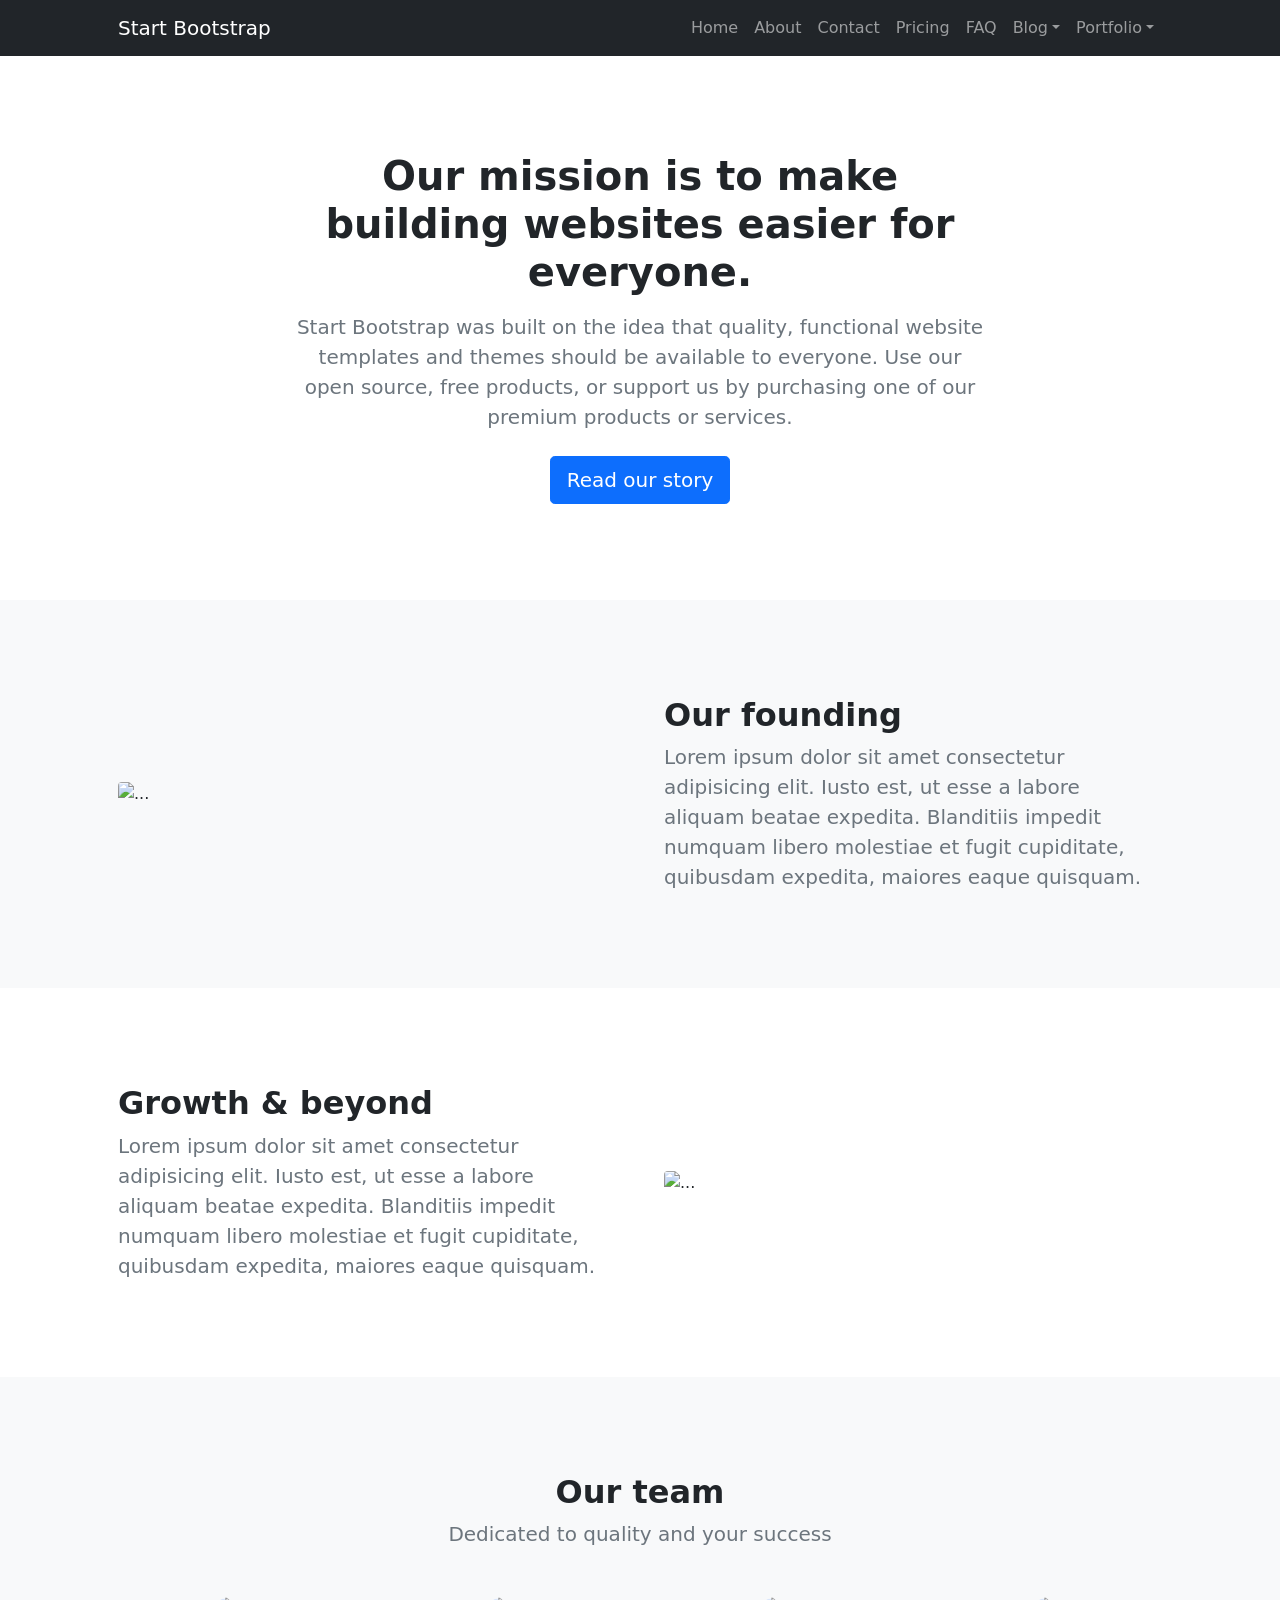
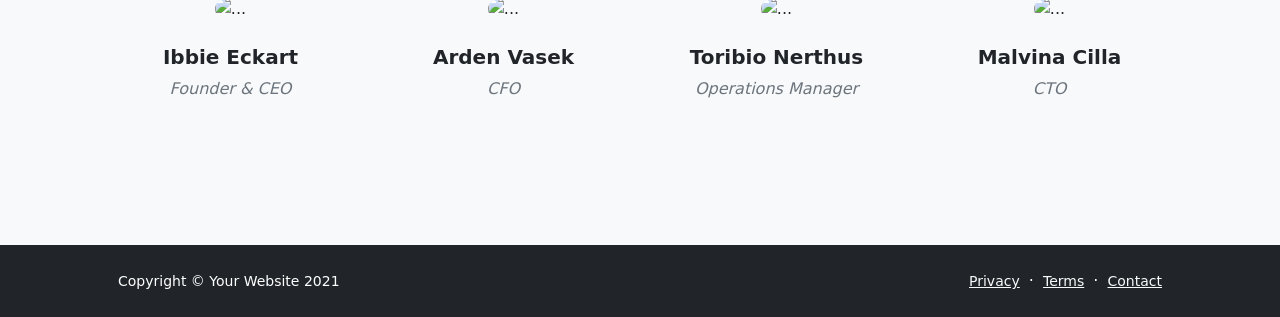
==== about.html @ b5bf7bdb "compleet" ====
<!DOCTYPE html>
<html lang="en">
    <head>
        <meta charset="utf-8" />
        <meta name="viewport" content="width=device-width, initial-scale=1, shrink-to-fit=no" />
        <meta name="description" content="" />
        <meta name="author" content="" />
        <title>Modern Business - Start Bootstrap Template</title>
        <!-- Favicon-->
        <link rel="icon" type="image/x-icon" href="assets/favicon.ico" />
        <!-- Bootstrap icons-->
        <link href="https://cdn.jsdelivr.net/npm/bootstrap-icons@1.5.0/font/bootstrap-icons.css" rel="stylesheet" />
        <!-- Core theme CSS (includes Bootstrap)-->
        <link href="css/styles.css" rel="stylesheet" />
    </head>
    <body class="d-flex flex-column">
        <main class="flex-shrink-0">
            <!-- Navigation-->
            <nav class="navbar navbar-expand-lg navbar-dark bg-dark">
                <div class="container px-5">
                    <a class="navbar-brand" href="index.html">Start Bootstrap</a>
                    <button class="navbar-toggler" type="button" data-bs-toggle="collapse" data-bs-target="#navbarSupportedContent" aria-controls="navbarSupportedContent" aria-expanded="false" aria-label="Toggle navigation"><span class="navbar-toggler-icon"></span></button>
                    <div class="collapse navbar-collapse" id="navbarSupportedContent">
                        <ul class="navbar-nav ms-auto mb-2 mb-lg-0">
                            <li class="nav-item"><a class="nav-link" href="index.html">Home</a></li>
                            <li class="nav-item"><a class="nav-link" href="about.html">About</a></li>
                            <li class="nav-item"><a class="nav-link" href="contact.html">Contact</a></li>
                            <li class="nav-item"><a class="nav-link" href="pricing.html">Pricing</a></li>
                            <li class="nav-item"><a class="nav-link" href="faq.html">FAQ</a></li>
                            <li class="nav-item dropdown">
                                <a class="nav-link dropdown-toggle" id="navbarDropdownBlog" href="#" role="button" data-bs-toggle="dropdown" aria-expanded="false">Blog</a>
                                <ul class="dropdown-menu dropdown-menu-end" aria-labelledby="navbarDropdownBlog">
                                    <li><a class="dropdown-item" href="blog-home.html">Blog Home</a></li>
                                    <li><a class="dropdown-item" href="blog-post.html">Blog Post</a></li>
                                </ul>
                            </li>
                            <li class="nav-item dropdown">
                                <a class="nav-link dropdown-toggle" id="navbarDropdownPortfolio" href="#" role="button" data-bs-toggle="dropdown" aria-expanded="false">Portfolio</a>
                                <ul class="dropdown-menu dropdown-menu-end" aria-labelledby="navbarDropdownPortfolio">
                                    <li><a class="dropdown-item" href="portfolio-overview.html">Portfolio Overview</a></li>
                                    <li><a class="dropdown-item" href="portfolio-item.html">Portfolio Item</a></li>
                                </ul>
                            </li>
                        </ul>
                    </div>
                </div>
            </nav>
            <!-- Header-->
            <header class="py-5">
                <div class="container px-5">
                    <div class="row justify-content-center">
                        <div class="col-lg-8 col-xxl-6">
                            <div class="text-center my-5">
                                <h1 class="fw-bolder mb-3">Our mission is to make building websites easier for everyone.</h1>
                                <p class="lead fw-normal text-muted mb-4">Start Bootstrap was built on the idea that quality, functional website templates and themes should be available to everyone. Use our open source, free products, or support us by purchasing one of our premium products or services.</p>
                                <a class="btn btn-primary btn-lg" href="#scroll-target">Read our story</a>
                            </div>
                        </div>
                    </div>
                </div>
            </header>
            <!-- About section one-->
            <section class="py-5 bg-light" id="scroll-target">
                <div class="container px-5 my-5">
                    <div class="row gx-5 align-items-center">
                        <div class="col-lg-6"><img class="img-fluid rounded mb-5 mb-lg-0" src="https://dummyimage.com/600x400/343a40/6c757d" alt="..." /></div>
                        <div class="col-lg-6">
                            <h2 class="fw-bolder">Our founding</h2>
                            <p class="lead fw-normal text-muted mb-0">Lorem ipsum dolor sit amet consectetur adipisicing elit. Iusto est, ut esse a labore aliquam beatae expedita. Blanditiis impedit numquam libero molestiae et fugit cupiditate, quibusdam expedita, maiores eaque quisquam.</p>
                        </div>
                    </div>
                </div>
            </section>
            <!-- About section two-->
            <section class="py-5">
                <div class="container px-5 my-5">
                    <div class="row gx-5 align-items-center">
                        <div class="col-lg-6 order-first order-lg-last"><img class="img-fluid rounded mb-5 mb-lg-0" src="https://dummyimage.com/600x400/343a40/6c757d" alt="..." /></div>
                        <div class="col-lg-6">
                            <h2 class="fw-bolder">Growth &amp; beyond</h2>
                            <p class="lead fw-normal text-muted mb-0">Lorem ipsum dolor sit amet consectetur adipisicing elit. Iusto est, ut esse a labore aliquam beatae expedita. Blanditiis impedit numquam libero molestiae et fugit cupiditate, quibusdam expedita, maiores eaque quisquam.</p>
                        </div>
                    </div>
                </div>
            </section>
            <!-- Team members section-->
            <section class="py-5 bg-light">
                <div class="container px-5 my-5">
                    <div class="text-center">
                        <h2 class="fw-bolder">Our team</h2>
                        <p class="lead fw-normal text-muted mb-5">Dedicated to quality and your success</p>
                    </div>
                    <div class="row gx-5 row-cols-1 row-cols-sm-2 row-cols-xl-4 justify-content-center">
                        <div class="col mb-5 mb-5 mb-xl-0">
                            <div class="text-center">
                                <img class="img-fluid rounded-circle mb-4 px-4" src="https://dummyimage.com/150x150/ced4da/6c757d" alt="..." />
                                <h5 class="fw-bolder">Ibbie Eckart</h5>
                                <div class="fst-italic text-muted">Founder &amp; CEO</div>
                            </div>
                        </div>
                        <div class="col mb-5 mb-5 mb-xl-0">
                            <div class="text-center">
                                <img class="img-fluid rounded-circle mb-4 px-4" src="https://dummyimage.com/150x150/ced4da/6c757d" alt="..." />
                                <h5 class="fw-bolder">Arden Vasek</h5>
                                <div class="fst-italic text-muted">CFO</div>
                            </div>
                        </div>
                        <div class="col mb-5 mb-5 mb-sm-0">
                            <div class="text-center">
                                <img class="img-fluid rounded-circle mb-4 px-4" src="https://dummyimage.com/150x150/ced4da/6c757d" alt="..." />
                                <h5 class="fw-bolder">Toribio Nerthus</h5>
                                <div class="fst-italic text-muted">Operations Manager</div>
                            </div>
                        </div>
                        <div class="col mb-5">
                            <div class="text-center">
                                <img class="img-fluid rounded-circle mb-4 px-4" src="https://dummyimage.com/150x150/ced4da/6c757d" alt="..." />
                                <h5 class="fw-bolder">Malvina Cilla</h5>
                                <div class="fst-italic text-muted">CTO</div>
                            </div>
                        </div>
                    </div>
                </div>
            </section>
        </main>
        <!-- Footer-->
        <footer class="bg-dark py-4 mt-auto">
            <div class="container px-5">
                <div class="row align-items-center justify-content-between flex-column flex-sm-row">
                    <div class="col-auto"><div class="small m-0 text-white">Copyright &copy; Your Website 2021</div></div>
                    <div class="col-auto">
                        <a class="link-light small" href="#!">Privacy</a>
                        <span class="text-white mx-1">&middot;</span>
                        <a class="link-light small" href="#!">Terms</a>
                        <span class="text-white mx-1">&middot;</span>
                        <a class="link-light small" href="#!">Contact</a>
                    </div>
                </div>
            </div>
        </footer>
        <!-- Bootstrap core JS-->
        <script src="https://cdn.jsdelivr.net/npm/bootstrap@5.1.3/dist/js/bootstrap.bundle.min.js"></script>
        <!-- Core theme JS-->
        <script src="js/scripts.js"></script>
    </body>
</html>
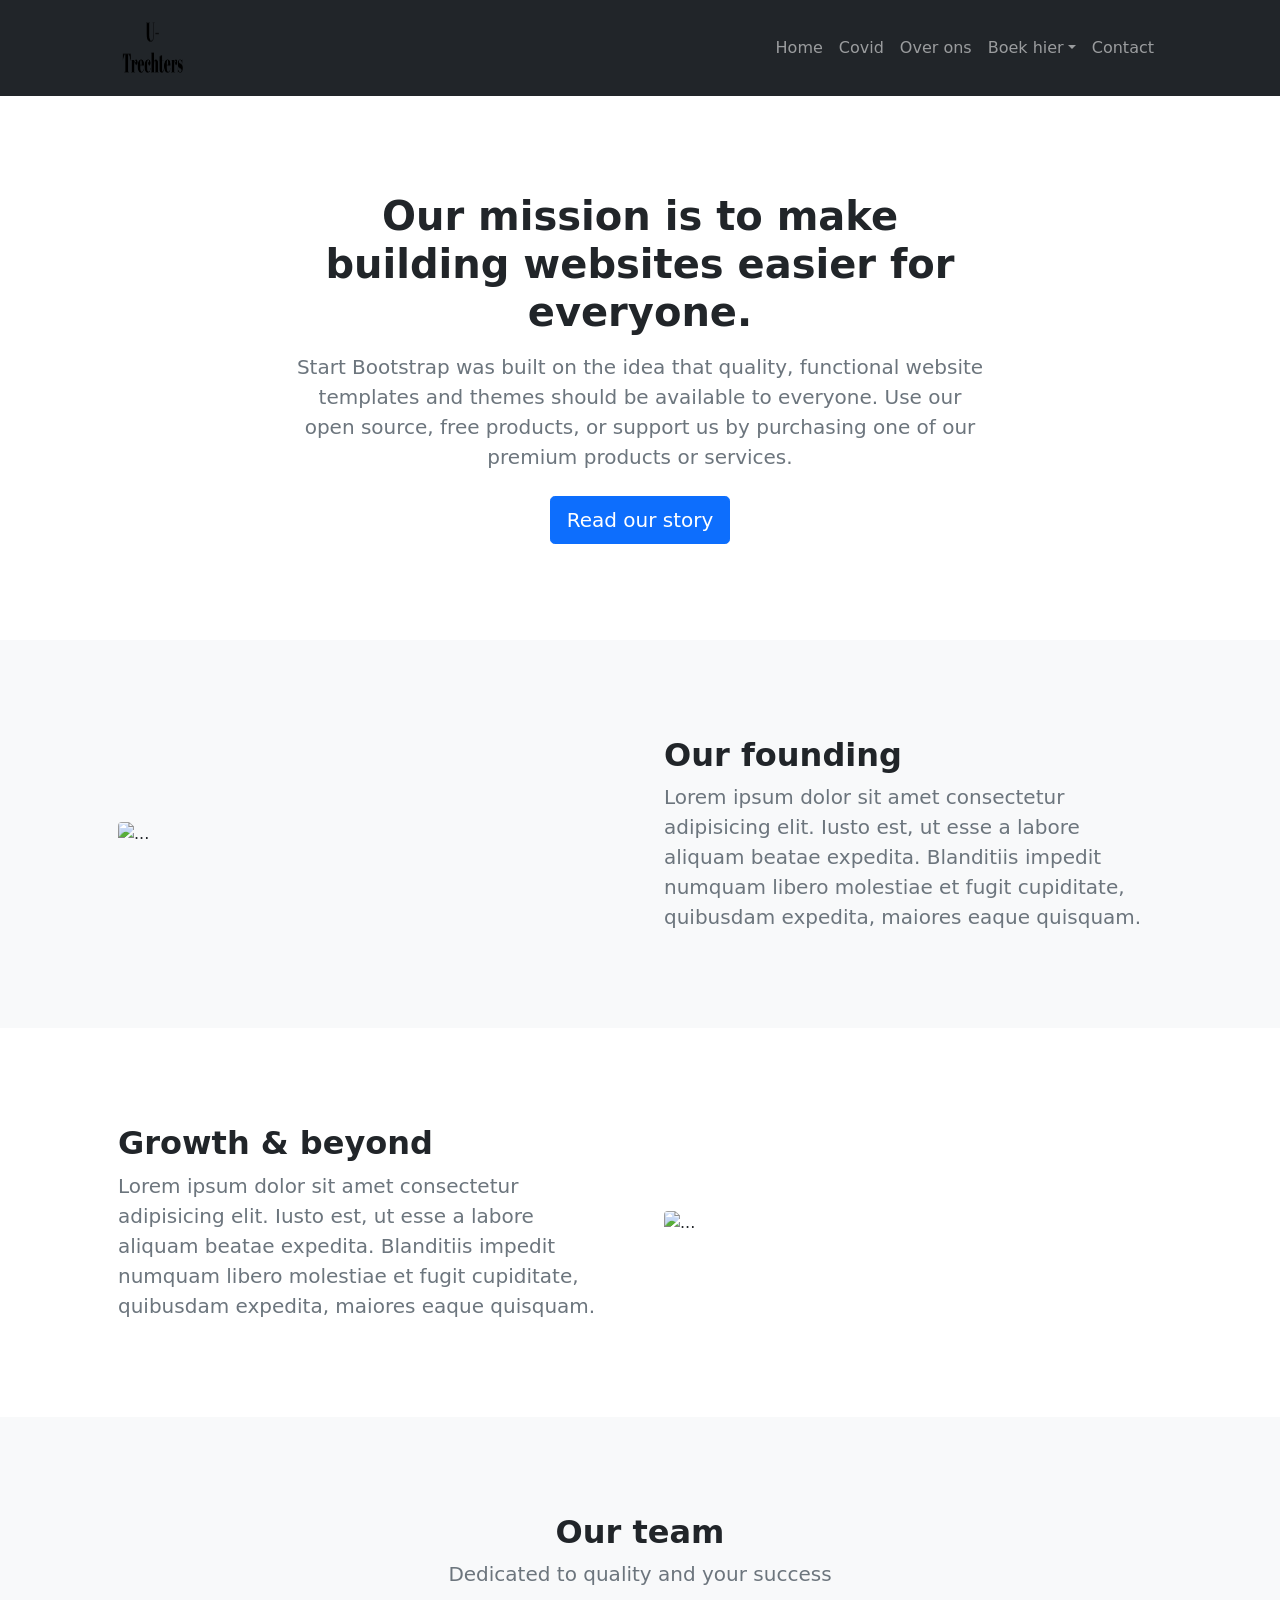
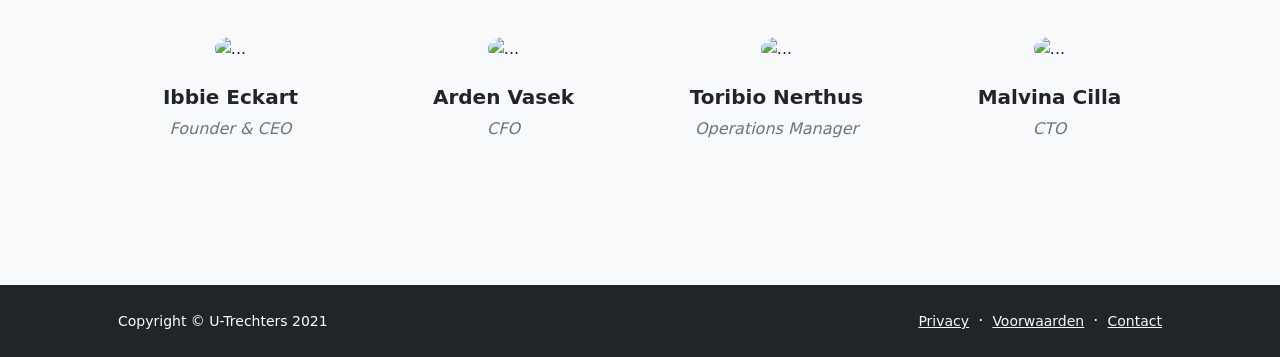
==== commit 21a29e33: "first" ====
--- a/about.html
+++ b/about.html
@@ -18,29 +18,22 @@
             <!-- Navigation-->
             <nav class="navbar navbar-expand-lg navbar-dark bg-dark">
                 <div class="container px-5">
-                    <a class="navbar-brand" href="index.html">Start Bootstrap</a>
+                    <a class="navbar-brand" href="index.html"><img src="Website/assets/img/Logo.png" alt="Girl in a jacket" width="70" height="70"></a>
                     <button class="navbar-toggler" type="button" data-bs-toggle="collapse" data-bs-target="#navbarSupportedContent" aria-controls="navbarSupportedContent" aria-expanded="false" aria-label="Toggle navigation"><span class="navbar-toggler-icon"></span></button>
                     <div class="collapse navbar-collapse" id="navbarSupportedContent">
                         <ul class="navbar-nav ms-auto mb-2 mb-lg-0">
                             <li class="nav-item"><a class="nav-link" href="index.html">Home</a></li>
-                            <li class="nav-item"><a class="nav-link" href="about.html">About</a></li>
-                            <li class="nav-item"><a class="nav-link" href="contact.html">Contact</a></li>
-                            <li class="nav-item"><a class="nav-link" href="pricing.html">Pricing</a></li>
-                            <li class="nav-item"><a class="nav-link" href="faq.html">FAQ</a></li>
+                            <li class="nav-item"><a class="nav-link" href="covid.html">Covid</a></li>
+                            <li class="nav-item"><a class="nav-link" href="about.html">Over ons</a></li>
                             <li class="nav-item dropdown">
-                                <a class="nav-link dropdown-toggle" id="navbarDropdownBlog" href="#" role="button" data-bs-toggle="dropdown" aria-expanded="false">Blog</a>
+                                <a class="nav-link dropdown-toggle" id="navbarDropdownBlog" href="#" role="button" data-bs-toggle="dropdown" aria-expanded="false">Boek hier</a>
                                 <ul class="dropdown-menu dropdown-menu-end" aria-labelledby="navbarDropdownBlog">
-                                    <li><a class="dropdown-item" href="blog-home.html">Blog Home</a></li>
-                                    <li><a class="dropdown-item" href="blog-post.html">Blog Post</a></li>
+                                    <li><a class="dropdown-item" href="blog-home.html">Reserveren</a></li>
+                                    <li><a class="dropdown-item" href="pricing.html">Tarieven</a></li>
                                 </ul>
                             </li>
-                            <li class="nav-item dropdown">
-                                <a class="nav-link dropdown-toggle" id="navbarDropdownPortfolio" href="#" role="button" data-bs-toggle="dropdown" aria-expanded="false">Portfolio</a>
-                                <ul class="dropdown-menu dropdown-menu-end" aria-labelledby="navbarDropdownPortfolio">
-                                    <li><a class="dropdown-item" href="portfolio-overview.html">Portfolio Overview</a></li>
-                                    <li><a class="dropdown-item" href="portfolio-item.html">Portfolio Item</a></li>
-                                </ul>
-                            </li>
+                            <li class="nav-item"><a class="nav-link" href="contact.html">Contact</a></li>
+                           
                         </ul>
                     </div>
                 </div>
@@ -123,21 +116,23 @@
                 </div>
             </section>
         </main>
-        <!-- Footer-->
-        <footer class="bg-dark py-4 mt-auto">
-            <div class="container px-5">
-                <div class="row align-items-center justify-content-between flex-column flex-sm-row">
-                    <div class="col-auto"><div class="small m-0 text-white">Copyright &copy; Your Website 2021</div></div>
-                    <div class="col-auto">
-                        <a class="link-light small" href="#!">Privacy</a>
-                        <span class="text-white mx-1">&middot;</span>
-                        <a class="link-light small" href="#!">Terms</a>
-                        <span class="text-white mx-1">&middot;</span>
-                        <a class="link-light small" href="#!">Contact</a>
-                    </div>
+       <!-- Footer-->
+    <footer class="bg-dark py-4 mt-auto">
+        <div class="container px-5">
+            <div class="row align-items-center justify-content-between flex-column flex-sm-row">
+                <div class="col-auto">
+                    <div class="small m-0 text-white">Copyright &copy; U-Trechters 2021</div>
+                </div>
+                <div class="col-auto">
+                    <a class="link-light small" href="#!">Privacy</a>
+                    <span class="text-white mx-1">&middot;</span>
+                    <a class="link-light small" href="#!">Voorwaarden</a>
+                    <span class="text-white mx-1">&middot;</span>
+                    <a class="link-light small" href="#!">Contact</a>
                 </div>
             </div>
-        </footer>
+        </div>
+    </footer>
         <!-- Bootstrap core JS-->
         <script src="https://cdn.jsdelivr.net/npm/bootstrap@5.1.3/dist/js/bootstrap.bundle.min.js"></script>
         <!-- Core theme JS-->
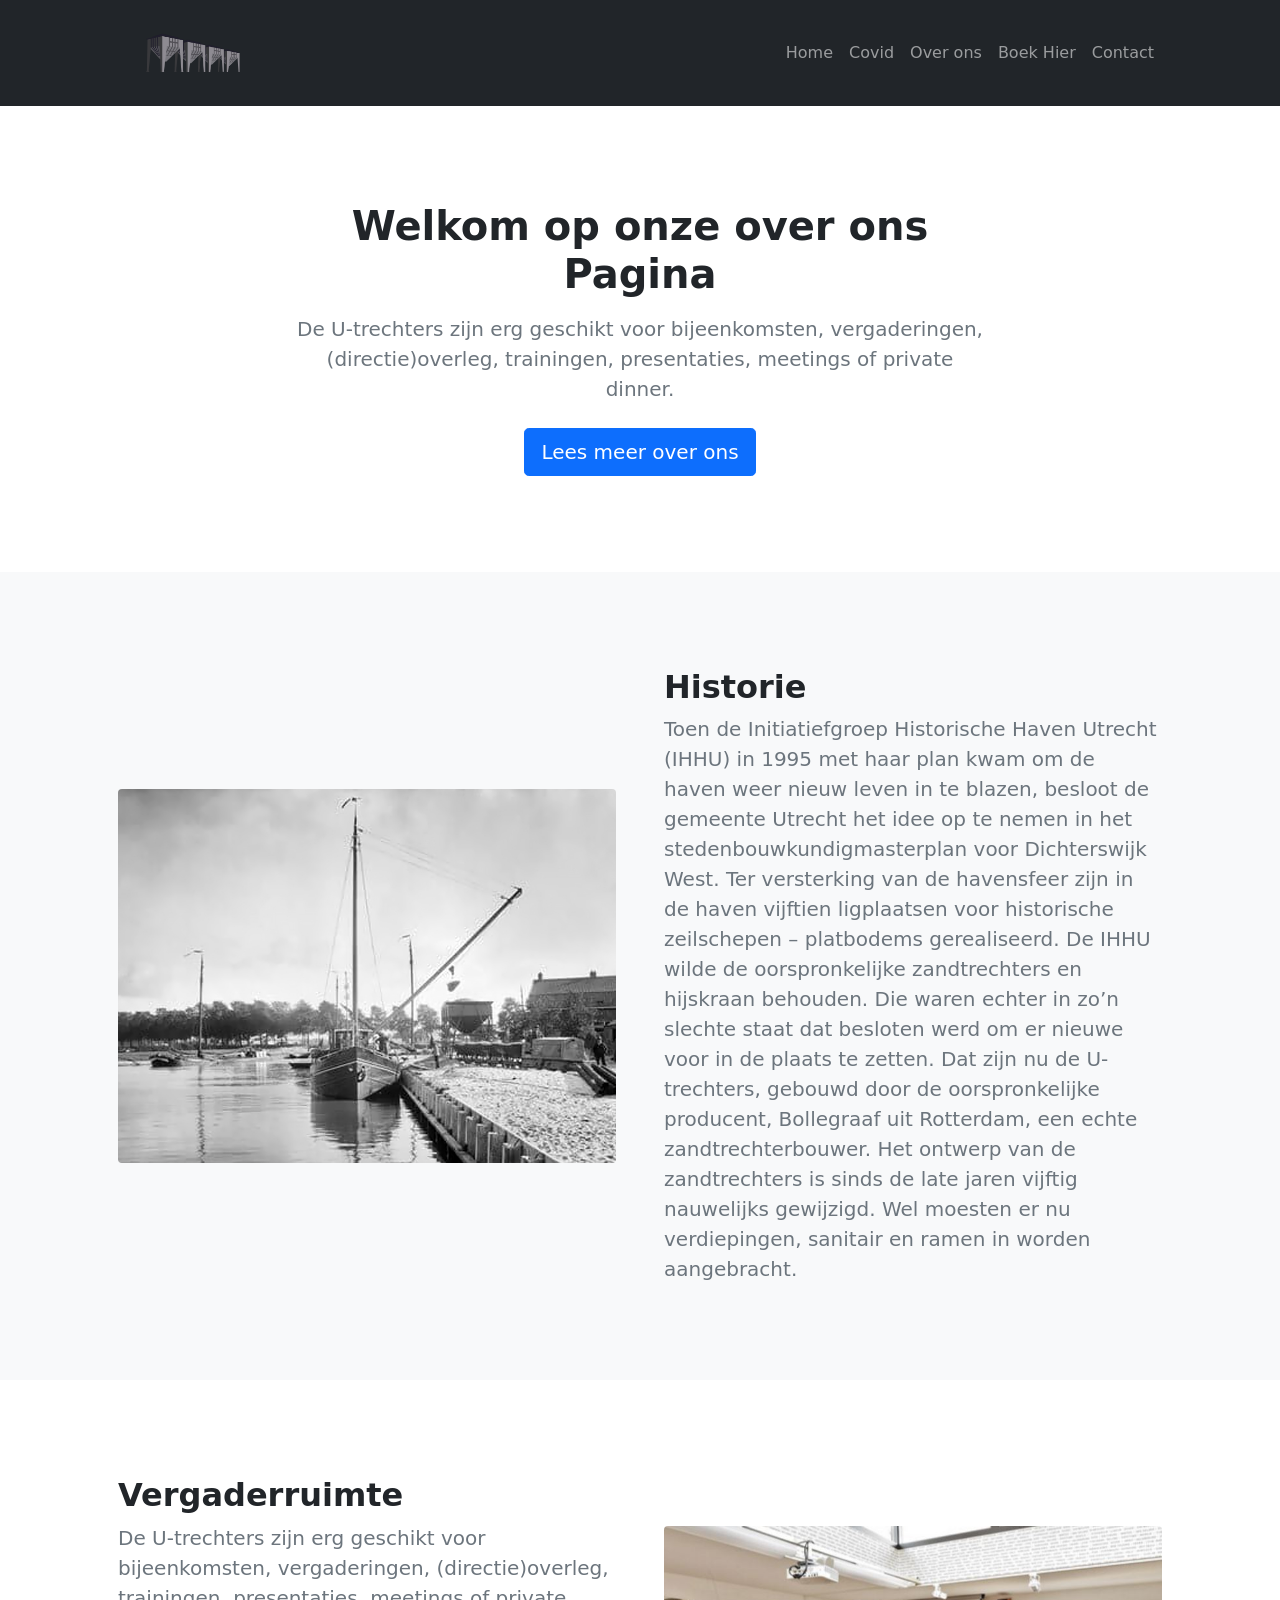
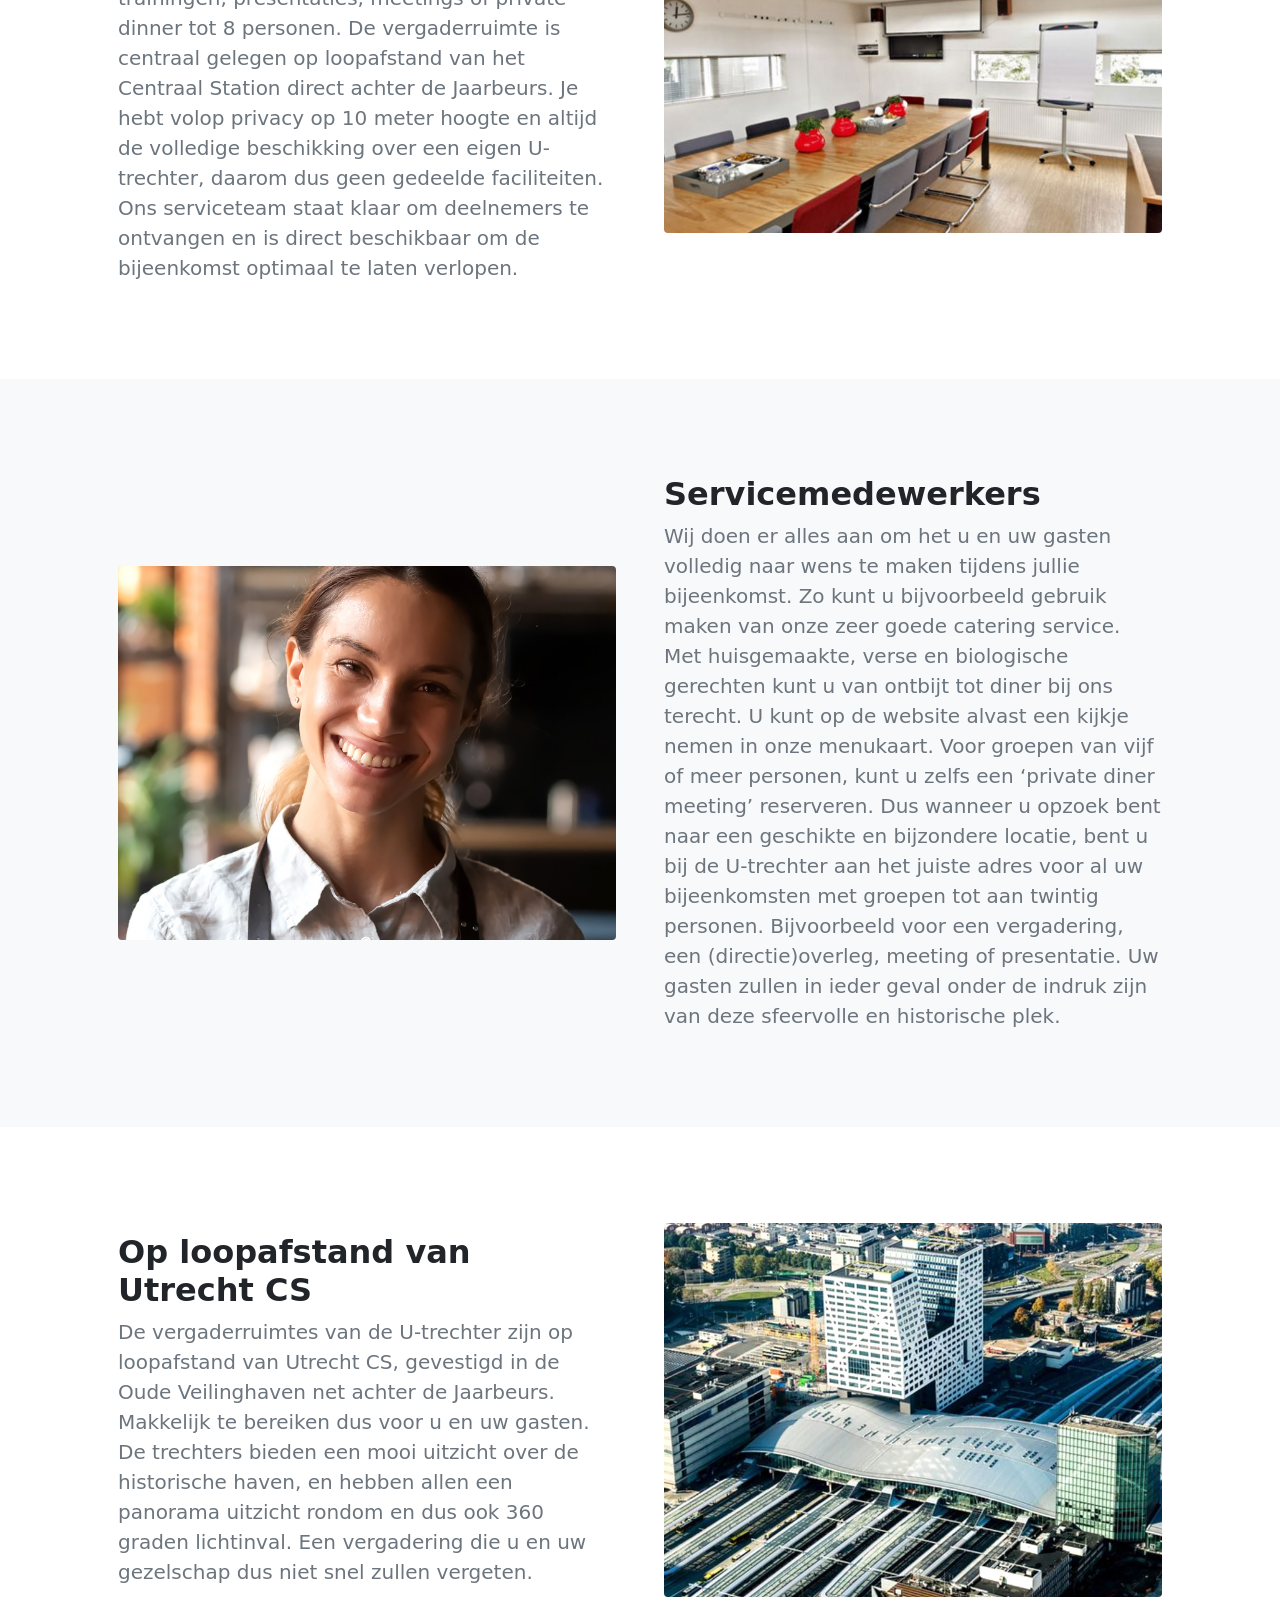
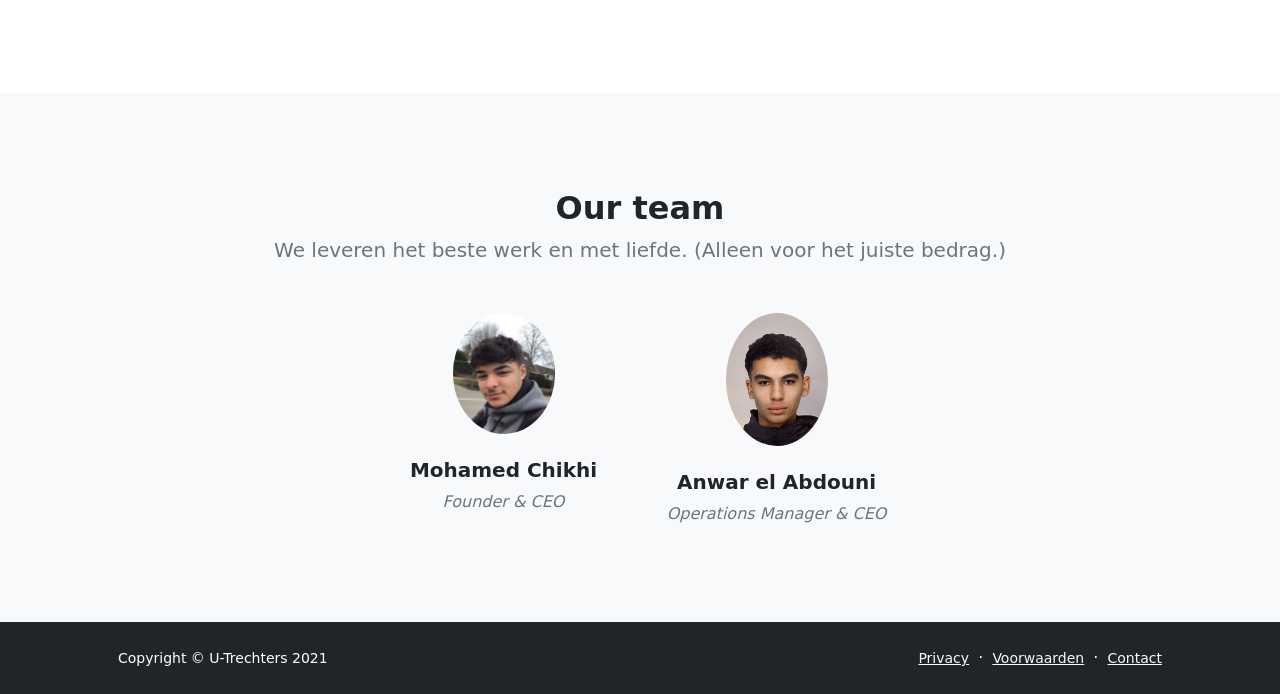
==== commit 1bcf8b36: "nieuw" ====
--- a/about.html
+++ b/about.html
@@ -1,122 +1,138 @@
 <!DOCTYPE html>
 <html lang="en">
-    <head>
-        <meta charset="utf-8" />
-        <meta name="viewport" content="width=device-width, initial-scale=1, shrink-to-fit=no" />
-        <meta name="description" content="" />
-        <meta name="author" content="" />
-        <title>Modern Business - Start Bootstrap Template</title>
-        <!-- Favicon-->
-        <link rel="icon" type="image/x-icon" href="assets/favicon.ico" />
-        <!-- Bootstrap icons-->
-        <link href="https://cdn.jsdelivr.net/npm/bootstrap-icons@1.5.0/font/bootstrap-icons.css" rel="stylesheet" />
-        <!-- Core theme CSS (includes Bootstrap)-->
-        <link href="css/styles.css" rel="stylesheet" />
-    </head>
-    <body class="d-flex flex-column">
-        <main class="flex-shrink-0">
-            <!-- Navigation-->
-            <nav class="navbar navbar-expand-lg navbar-dark bg-dark">
-                <div class="container px-5">
-                    <a class="navbar-brand" href="index.html"><img src="Website/assets/img/Logo.png" alt="Girl in a jacket" width="70" height="70"></a>
-                    <button class="navbar-toggler" type="button" data-bs-toggle="collapse" data-bs-target="#navbarSupportedContent" aria-controls="navbarSupportedContent" aria-expanded="false" aria-label="Toggle navigation"><span class="navbar-toggler-icon"></span></button>
-                    <div class="collapse navbar-collapse" id="navbarSupportedContent">
-                        <ul class="navbar-nav ms-auto mb-2 mb-lg-0">
-                            <li class="nav-item"><a class="nav-link" href="index.html">Home</a></li>
-                            <li class="nav-item"><a class="nav-link" href="covid.html">Covid</a></li>
-                            <li class="nav-item"><a class="nav-link" href="about.html">Over ons</a></li>
-                            <li class="nav-item dropdown">
-                                <a class="nav-link dropdown-toggle" id="navbarDropdownBlog" href="#" role="button" data-bs-toggle="dropdown" aria-expanded="false">Boek hier</a>
-                                <ul class="dropdown-menu dropdown-menu-end" aria-labelledby="navbarDropdownBlog">
-                                    <li><a class="dropdown-item" href="blog-home.html">Reserveren</a></li>
-                                    <li><a class="dropdown-item" href="pricing.html">Tarieven</a></li>
-                                </ul>
-                            </li>
-                            <li class="nav-item"><a class="nav-link" href="contact.html">Contact</a></li>
-                           
-                        </ul>
-                    </div>
+
+<head>
+    <meta charset="utf-8" />
+    <meta name="viewport" content="width=device-width, initial-scale=1, shrink-to-fit=no" />
+    <meta name="description" content="" />
+    <meta name="author" content="" />
+    <title>Over ons</title>
+    <!-- Favicon-->
+    <link rel="icon" type="image/x-icon" href="assets/favicon.ico" />
+    <!-- Bootstrap icons-->
+    <link href="https://cdn.jsdelivr.net/npm/bootstrap-icons@1.5.0/font/bootstrap-icons.css" rel="stylesheet" />
+    <!-- Core theme CSS (includes Bootstrap)-->
+    <link href="css/styles.css" rel="stylesheet" />
+</head>
+
+<body class="d-flex flex-column">
+    <main class="flex-shrink-0">
+        <!-- Navigation-->
+        <nav class="navbar navbar-expand-lg navbar-dark bg-dark">
+            <div class="container px-5">
+                <a class="navbar-brand" href="index.html"><img src="assets/ruimteutrecht-logo.png" alt="Girl in a jacket" width="150" height="80"></a>
+                <button class="navbar-toggler" type="button" data-bs-toggle="collapse" data-bs-target="#navbarSupportedContent" aria-controls="navbarSupportedContent" aria-expanded="false" aria-label="Toggle navigation"><span class="navbar-toggler-icon"></span></button>
+                <div class="collapse navbar-collapse" id="navbarSupportedContent">
+                    <ul class="navbar-nav ms-auto mb-2 mb-lg-0">
+                        <li class="nav-item"><a class="nav-link" href="index.html">Home</a></li>
+                        <li class="nav-item"><a class="nav-link" href="covid.html">Covid</a></li>
+                        <li class="nav-item"><a class="nav-link" href="about.html">Over ons</a></li>
+                        <li class="nav-item"><a class="nav-link" href="pricing.html">Boek Hier</a></li>
+                        <li class="nav-item"><a class="nav-link" href="contact.html">Contact</a></li>
+
+                    </ul>
                 </div>
-            </nav>
-            <!-- Header-->
-            <header class="py-5">
-                <div class="container px-5">
-                    <div class="row justify-content-center">
-                        <div class="col-lg-8 col-xxl-6">
-                            <div class="text-center my-5">
-                                <h1 class="fw-bolder mb-3">Our mission is to make building websites easier for everyone.</h1>
-                                <p class="lead fw-normal text-muted mb-4">Start Bootstrap was built on the idea that quality, functional website templates and themes should be available to everyone. Use our open source, free products, or support us by purchasing one of our premium products or services.</p>
-                                <a class="btn btn-primary btn-lg" href="#scroll-target">Read our story</a>
-                            </div>
+            </div>
+        </nav>
+        <!-- Header-->
+        <header class="py-5">
+            <div class="container px-5">
+                <div class="row justify-content-center">
+                    <div class="col-lg-8 col-xxl-6">
+                        <div class="text-center my-5">
+                            <h1 class="fw-bolder mb-3">Welkom op onze over ons Pagina</h1>
+                            <p class="lead fw-normal text-muted mb-4">De U-trechters zijn erg geschikt voor bijeenkomsten, vergaderingen, (directie)overleg, trainingen, presentaties, meetings of private dinner. </p>
+                            <a class="btn btn-primary btn-lg" href="#scroll-target">Lees meer over ons</a>
                         </div>
                     </div>
                 </div>
-            </header>
-            <!-- About section one-->
-            <section class="py-5 bg-light" id="scroll-target">
-                <div class="container px-5 my-5">
-                    <div class="row gx-5 align-items-center">
-                        <div class="col-lg-6"><img class="img-fluid rounded mb-5 mb-lg-0" src="https://dummyimage.com/600x400/343a40/6c757d" alt="..." /></div>
-                        <div class="col-lg-6">
-                            <h2 class="fw-bolder">Our founding</h2>
-                            <p class="lead fw-normal text-muted mb-0">Lorem ipsum dolor sit amet consectetur adipisicing elit. Iusto est, ut esse a labore aliquam beatae expedita. Blanditiis impedit numquam libero molestiae et fugit cupiditate, quibusdam expedita, maiores eaque quisquam.</p>
+            </div>
+        </header>
+        <!-- About section one-->
+        <section class="py-5 bg-light" id="scroll-target">
+            <div class="container px-5 my-5">
+                <div class="row gx-5 align-items-center">
+                    <div class="col-lg-6"><img class="img-fluid rounded mb-5 mb-lg-0" src="assets/historie.jpeg" alt="..." /></div>
+                    <div class="col-lg-6">
+                        <h2 class="fw-bolder">Historie</h2>
+                        <p class="lead fw-normal text-muted mb-0">Toen de Initiatiefgroep Historische Haven Utrecht (IHHU) in 1995 met haar plan kwam om de haven weer nieuw leven in te blazen, besloot de gemeente Utrecht het idee op te nemen in het stedenbouwkundigmasterplan voor Dichterswijk
+                            West. Ter versterking van de havensfeer zijn in de haven vijftien ligplaatsen voor historische zeilschepen – platbodems gerealiseerd. De IHHU wilde de oorspronkelijke zandtrechters en hijskraan behouden. Die waren echter in
+                            zo’n slechte staat dat besloten werd om er nieuwe voor in de plaats te zetten. Dat zijn nu de U-trechters, gebouwd door de oorspronkelijke producent, Bollegraaf uit Rotterdam, een echte zandtrechterbouwer. Het ontwerp van de
+                            zandtrechters is sinds de late jaren vijftig nauwelijks gewijzigd. Wel moesten er nu verdiepingen, sanitair en ramen in worden aangebracht. </p>
+                    </div>
+                </div>
+            </div>
+        </section>
+        <!-- About section two-->
+        <section class="py-5">
+            <div class="container px-5 my-5">
+                <div class="row gx-5 align-items-center">
+                    <div class="col-lg-6 order-first order-lg-last"><img class="img-fluid rounded mb-5 mb-lg-0" src="assets/zandtrechter2.jpeg" alt="..." /></div>
+                    <div class="col-lg-6">
+                        <h2 class="fw-bolder">Vergaderruimte</h2>
+                        <p class="lead fw-normal text-muted mb-0">De U-trechters zijn erg geschikt voor bijeenkomsten, vergaderingen, (directie)overleg, trainingen, presentaties, meetings of private dinner tot 8 personen. De vergaderruimte is centraal gelegen op loopafstand van het Centraal Station
+                            direct achter de Jaarbeurs. Je hebt volop privacy op 10 meter hoogte en altijd de volledige beschikking over een eigen U-trechter, daarom dus geen gedeelde faciliteiten. Ons serviceteam staat klaar om deelnemers te ontvangen
+                            en is direct beschikbaar om de bijeenkomst optimaal te laten verlopen. </p>
+                    </div>
+                </div>
+            </div>
+        </section>
+        <section class="py-5 bg-light" id="scroll-target">
+            <div class="container px-5 my-5">
+                <div class="row gx-5 align-items-center">
+                    <div class="col-lg-6"><img class="img-fluid rounded mb-5 mb-lg-0" src="assets/Servicemedewerkers.jpeg" alt="..." /></div>
+                    <div class="col-lg-6">
+                        <h2 class="fw-bolder">Servicemedewerkers</h2>
+                        <p class="lead fw-normal text-muted mb-0">Wij doen er alles aan om het u en uw gasten volledig naar wens te maken tijdens jullie bijeenkomst. Zo kunt u bijvoorbeeld gebruik maken van onze zeer goede catering service. Met huisgemaakte, verse en biologische gerechten kunt
+                            u van ontbijt tot diner bij ons terecht. U kunt op de website alvast een kijkje nemen in onze menukaart. Voor groepen van vijf of meer personen, kunt u zelfs een ‘private diner meeting’ reserveren. Dus wanneer u opzoek bent
+                            naar een geschikte en bijzondere locatie, bent u bij de U-trechter aan het juiste adres voor al uw bijeenkomsten met groepen tot aan twintig personen. Bijvoorbeeld voor een vergadering, een (directie)overleg, meeting of presentatie.
+                            Uw gasten zullen in ieder geval onder de indruk zijn van deze sfeervolle en historische plek. </p>
+                    </div>
+                </div>
+            </div>
+        </section>
+        <!-- About section two-->
+        <section class="py-5">
+            <div class="container px-5 my-5">
+                <div class="row gx-5 align-items-center">
+                    <div class="col-lg-6 order-first order-lg-last"><img class="img-fluid rounded mb-5 mb-lg-0" src="assets/utrecht cs.jpeg" alt="..." /></div>
+                    <div class="col-lg-6">
+                        <h2 class="fw-bolder">Op loopafstand van Utrecht CS</h2>
+                        <p class="lead fw-normal text-muted mb-0">De vergaderruimtes van de U-trechter zijn op loopafstand van Utrecht CS, gevestigd in de Oude Veilinghaven net achter de Jaarbeurs. Makkelijk te bereiken dus voor u en uw gasten. De trechters bieden een mooi uitzicht over de historische
+                            haven, en hebben allen een panorama uitzicht rondom en dus ook 360 graden lichtinval. Een vergadering die u en uw gezelschap dus niet snel zullen vergeten. </p>
+                    </div>
+                </div>
+            </div>
+        </section>
+        <!-- Team members section-->
+        <section class="py-5 bg-light">
+            <div class="container px-5 my-5">
+                <div class="text-center">
+                    <h2 class="fw-bolder">Our team</h2>
+                    <p class="lead fw-normal text-muted mb-5">We leveren het beste werk en met liefde. (Alleen voor het juiste bedrag.)</p>
+                </div>
+                <div class="row gx-5 row-cols-1 row-cols-sm-2 row-cols-xl-4 justify-content-center">
+
+                    <div class="col mb-5 mb-5 mb-xl-0">
+                        <div class="text-center">
+                            <img class="img-fluid rounded-circle mb-4 px-4" src="assets/mo.jpg" alt="..." width="150" height="150" />
+                            <h5 class="fw-bolder">Mohamed Chikhi</h5>
+                            <div class="fst-italic text-muted">Founder &amp; CEO</div>
                         </div>
                     </div>
-                </div>
-            </section>
-            <!-- About section two-->
-            <section class="py-5">
-                <div class="container px-5 my-5">
-                    <div class="row gx-5 align-items-center">
-                        <div class="col-lg-6 order-first order-lg-last"><img class="img-fluid rounded mb-5 mb-lg-0" src="https://dummyimage.com/600x400/343a40/6c757d" alt="..." /></div>
-                        <div class="col-lg-6">
-                            <h2 class="fw-bolder">Growth &amp; beyond</h2>
-                            <p class="lead fw-normal text-muted mb-0">Lorem ipsum dolor sit amet consectetur adipisicing elit. Iusto est, ut esse a labore aliquam beatae expedita. Blanditiis impedit numquam libero molestiae et fugit cupiditate, quibusdam expedita, maiores eaque quisquam.</p>
+                    <div class="col mb-5 mb-5 mb-sm-0">
+                        <div class="text-center">
+                            <img class="img-fluid rounded-circle mb-4 px-4" src="assets/anwar.jpg" width="150" height="150" alt="..." />
+                            <h5 class="fw-bolder">Anwar el Abdouni</h5>
+                            <div class="fst-italic text-muted">Operations Manager &amp; CEO</div>
                         </div>
                     </div>
+
                 </div>
-            </section>
-            <!-- Team members section-->
-            <section class="py-5 bg-light">
-                <div class="container px-5 my-5">
-                    <div class="text-center">
-                        <h2 class="fw-bolder">Our team</h2>
-                        <p class="lead fw-normal text-muted mb-5">Dedicated to quality and your success</p>
-                    </div>
-                    <div class="row gx-5 row-cols-1 row-cols-sm-2 row-cols-xl-4 justify-content-center">
-                        <div class="col mb-5 mb-5 mb-xl-0">
-                            <div class="text-center">
-                                <img class="img-fluid rounded-circle mb-4 px-4" src="https://dummyimage.com/150x150/ced4da/6c757d" alt="..." />
-                                <h5 class="fw-bolder">Ibbie Eckart</h5>
-                                <div class="fst-italic text-muted">Founder &amp; CEO</div>
-                            </div>
-                        </div>
-                        <div class="col mb-5 mb-5 mb-xl-0">
-                            <div class="text-center">
-                                <img class="img-fluid rounded-circle mb-4 px-4" src="https://dummyimage.com/150x150/ced4da/6c757d" alt="..." />
-                                <h5 class="fw-bolder">Arden Vasek</h5>
-                                <div class="fst-italic text-muted">CFO</div>
-                            </div>
-                        </div>
-                        <div class="col mb-5 mb-5 mb-sm-0">
-                            <div class="text-center">
-                                <img class="img-fluid rounded-circle mb-4 px-4" src="https://dummyimage.com/150x150/ced4da/6c757d" alt="..." />
-                                <h5 class="fw-bolder">Toribio Nerthus</h5>
-                                <div class="fst-italic text-muted">Operations Manager</div>
-                            </div>
-                        </div>
-                        <div class="col mb-5">
-                            <div class="text-center">
-                                <img class="img-fluid rounded-circle mb-4 px-4" src="https://dummyimage.com/150x150/ced4da/6c757d" alt="..." />
-                                <h5 class="fw-bolder">Malvina Cilla</h5>
-                                <div class="fst-italic text-muted">CTO</div>
-                            </div>
-                        </div>
-                    </div>
-                </div>
-            </section>
-        </main>
-       <!-- Footer-->
+            </div>
+        </section>
+    </main>
+    <!-- Footer-->
     <footer class="bg-dark py-4 mt-auto">
         <div class="container px-5">
             <div class="row align-items-center justify-content-between flex-column flex-sm-row">
@@ -133,9 +149,10 @@
             </div>
         </div>
     </footer>
-        <!-- Bootstrap core JS-->
-        <script src="https://cdn.jsdelivr.net/npm/bootstrap@5.1.3/dist/js/bootstrap.bundle.min.js"></script>
-        <!-- Core theme JS-->
-        <script src="js/scripts.js"></script>
-    </body>
-</html>
+    <!-- Bootstrap core JS-->
+    <script src="https://cdn.jsdelivr.net/npm/bootstrap@5.1.3/dist/js/bootstrap.bundle.min.js"></script>
+    <!-- Core theme JS-->
+    <script src="js/scripts.js"></script>
+</body>
+
+</html>
